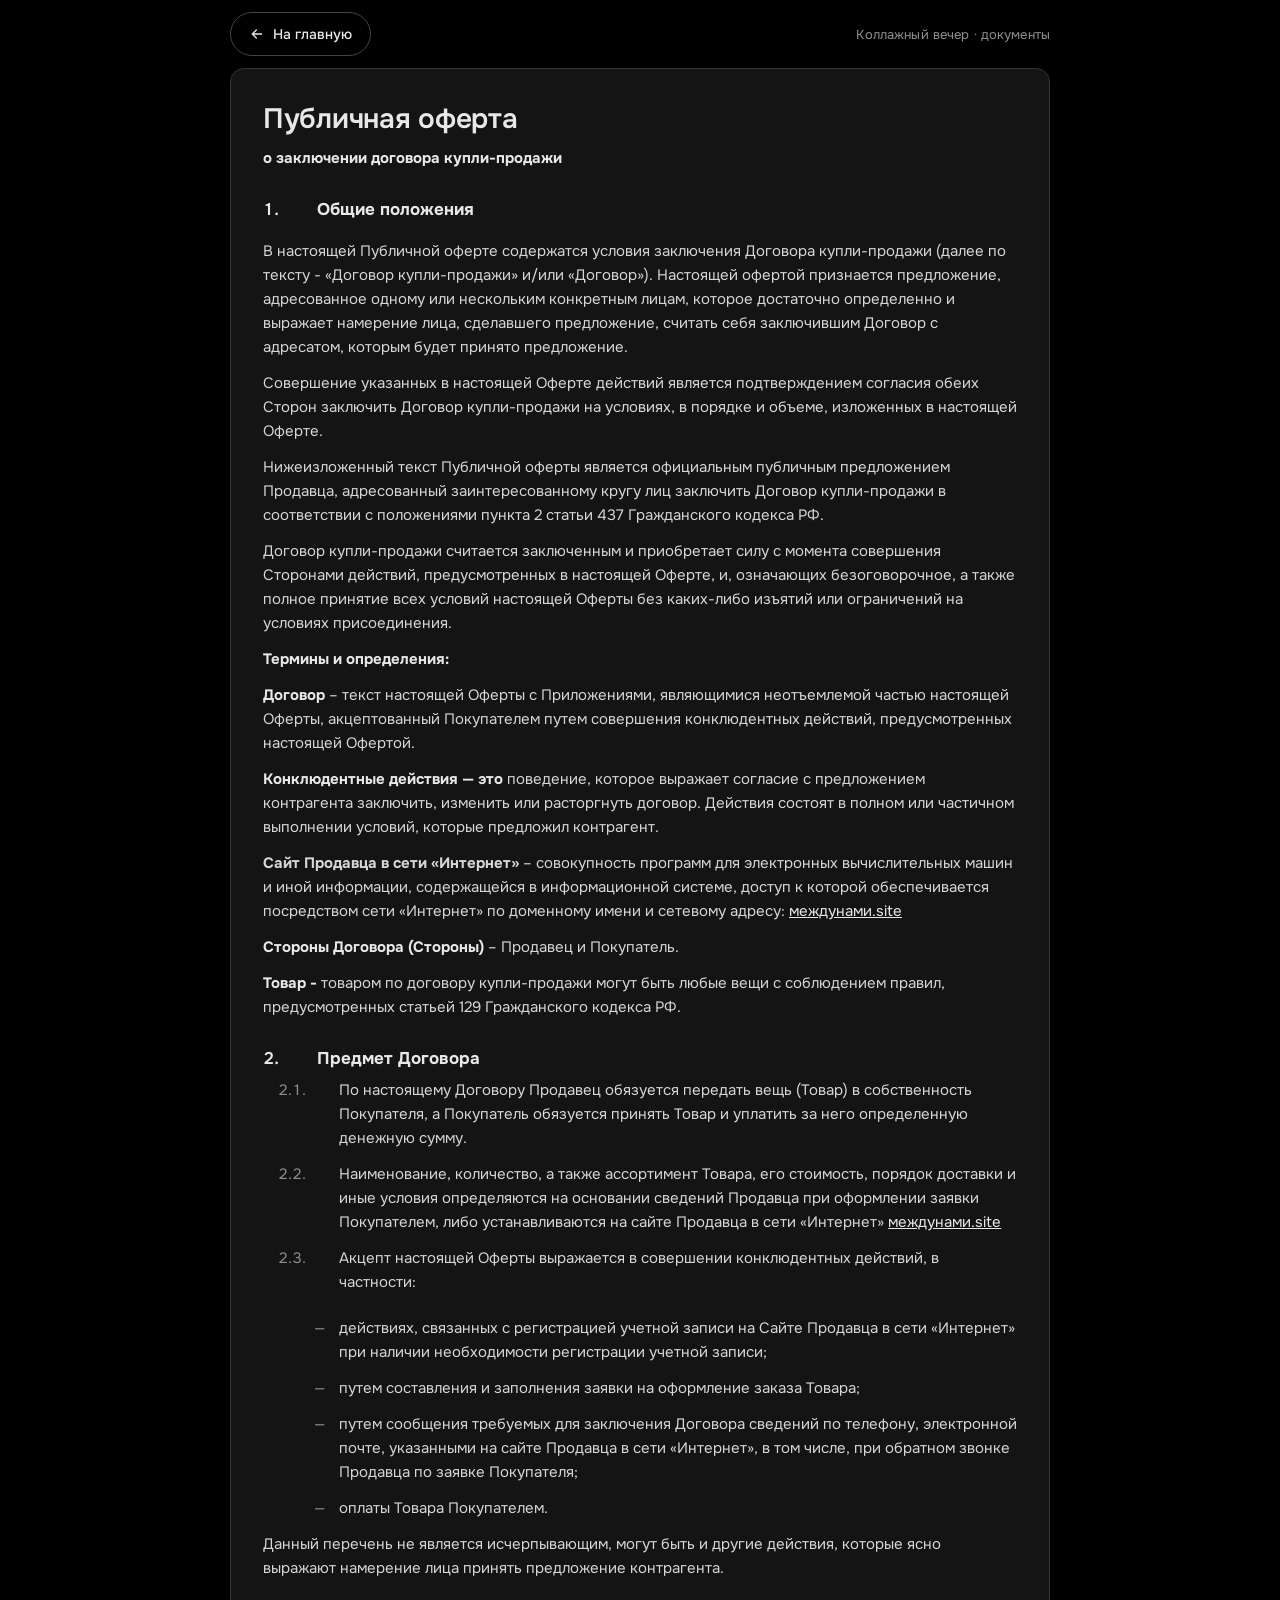
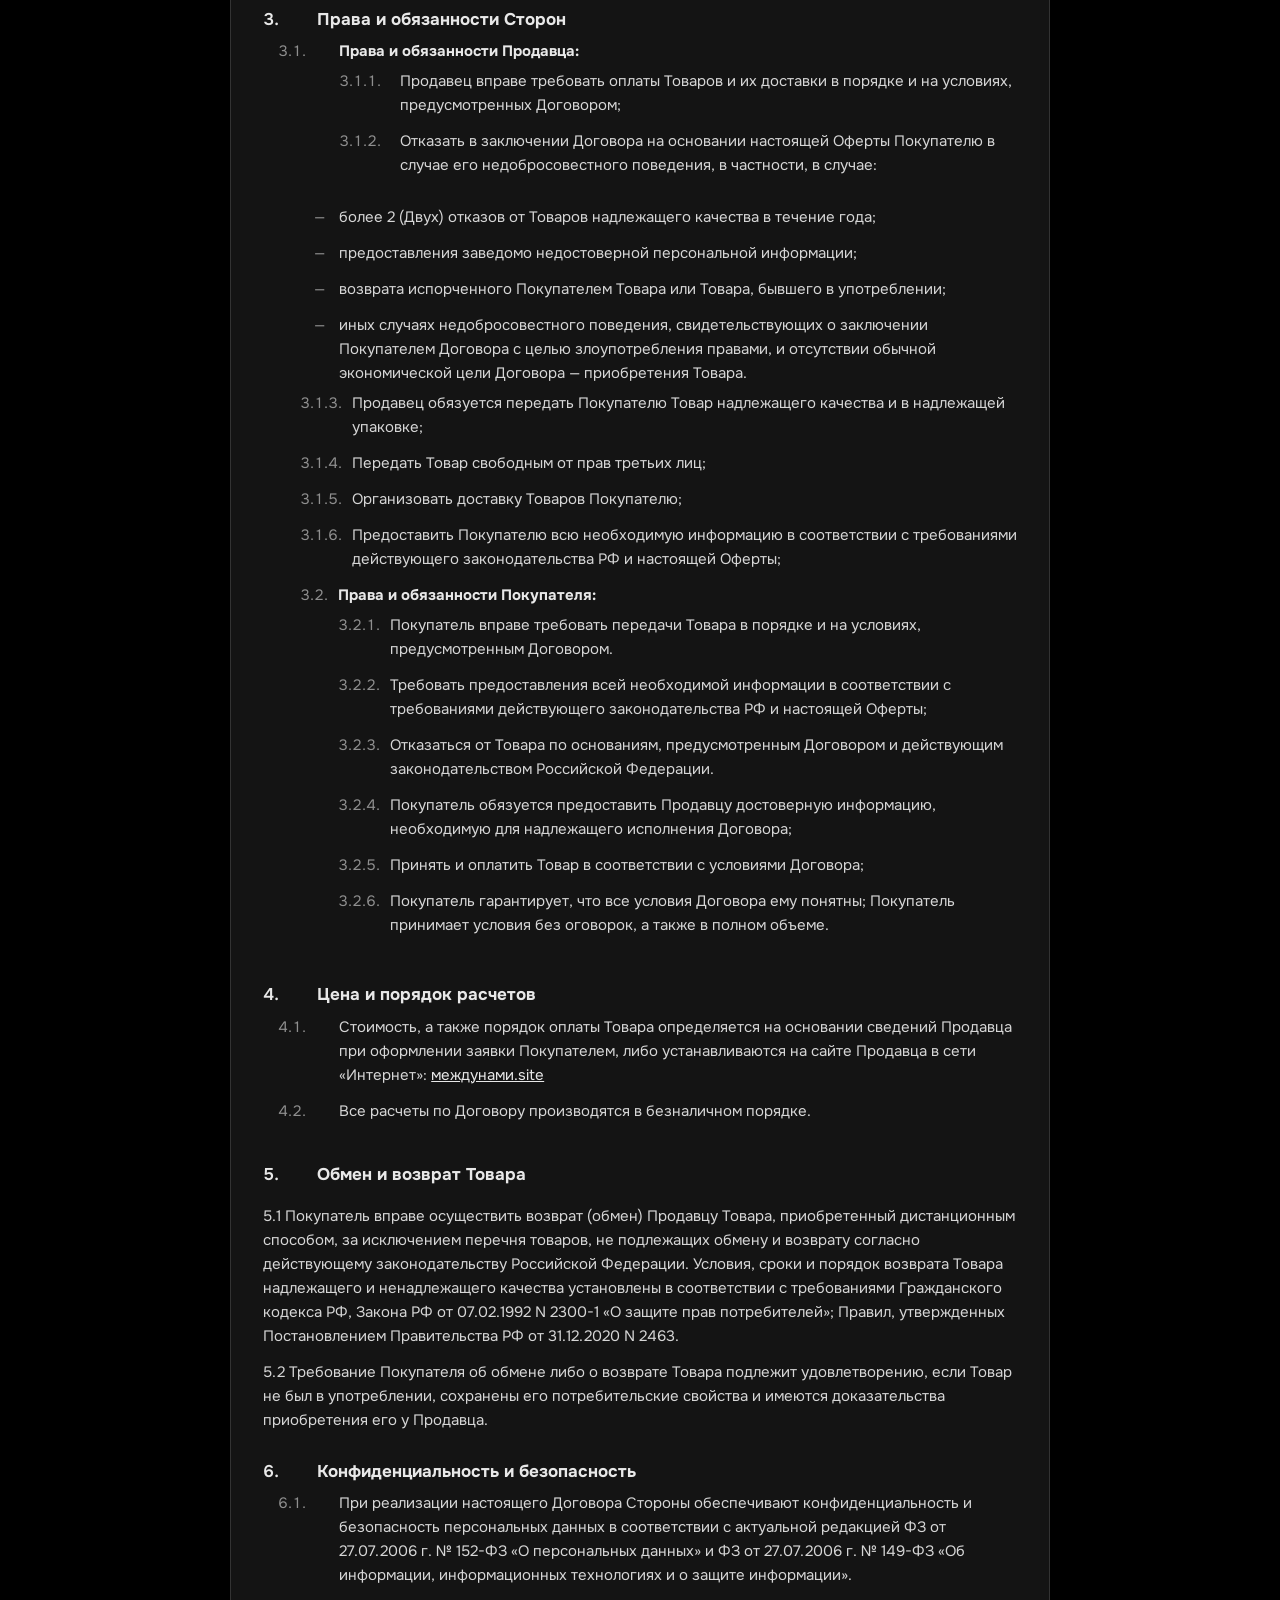
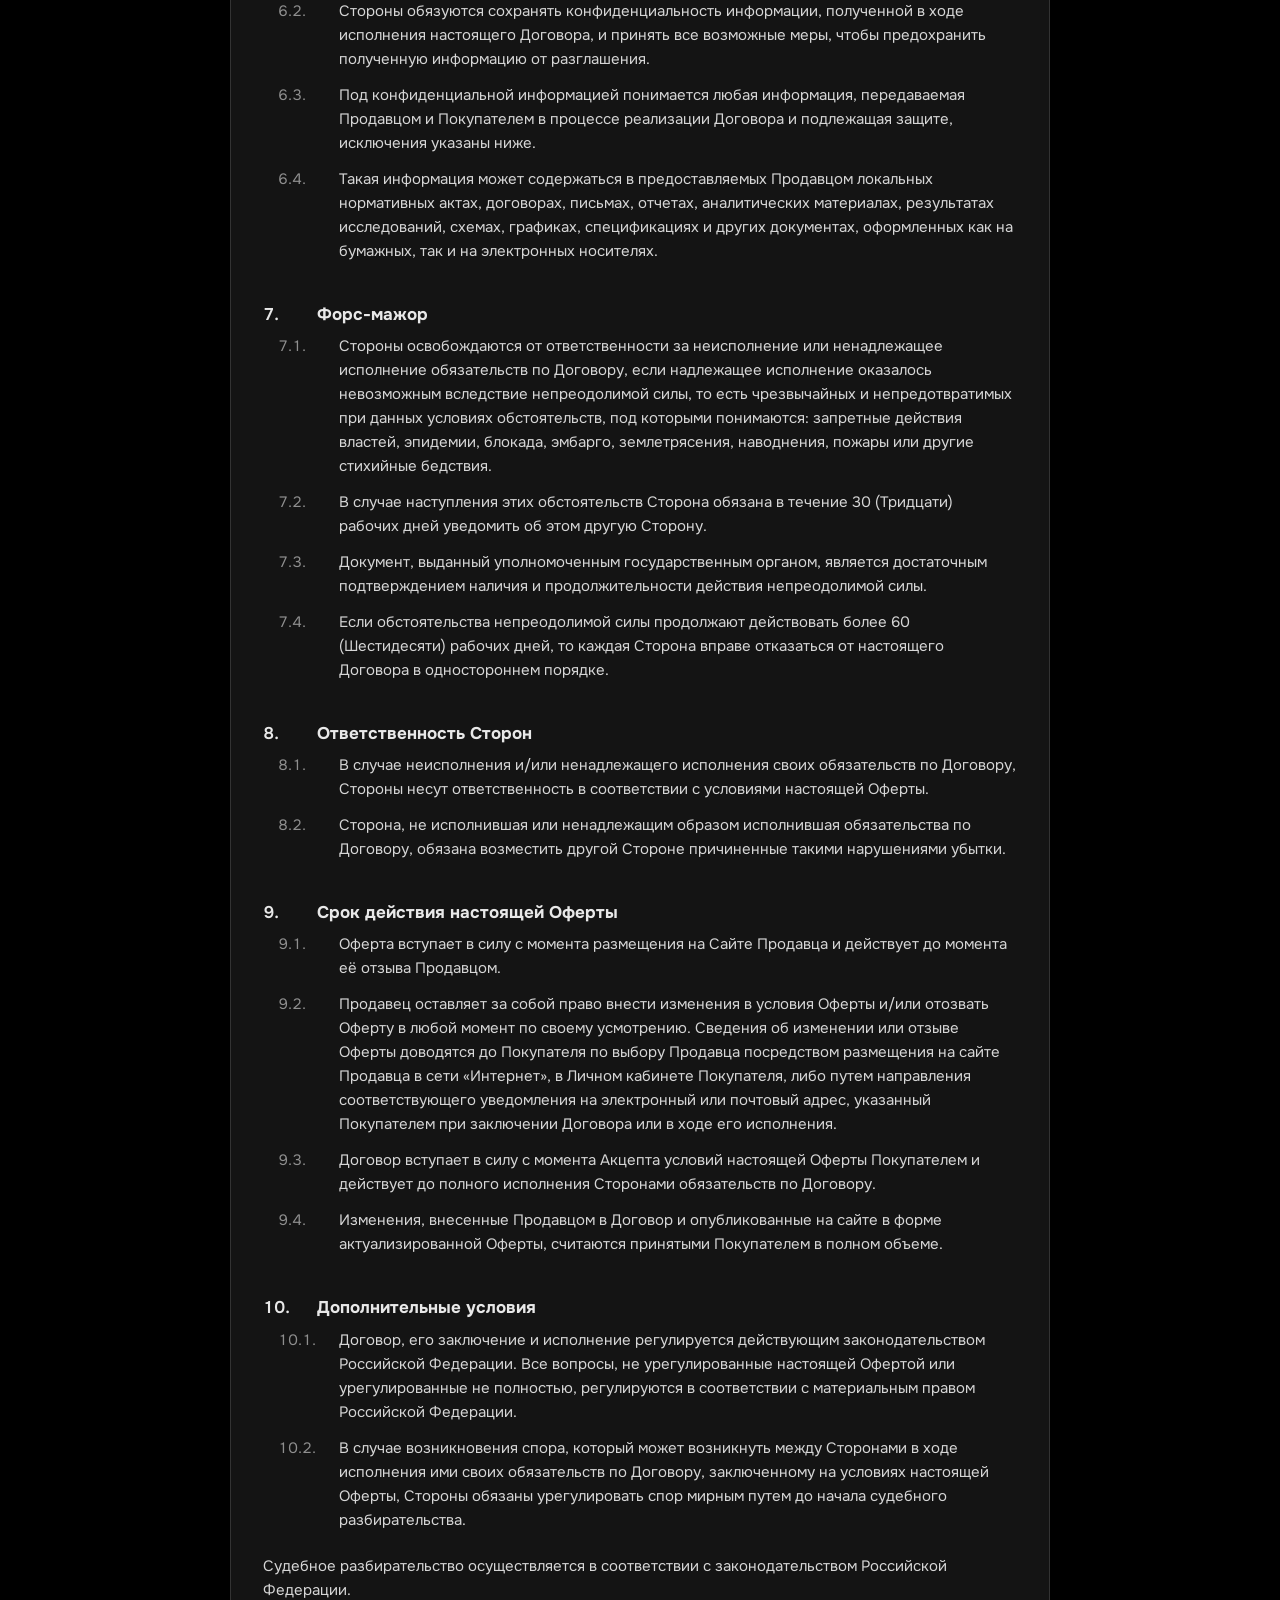
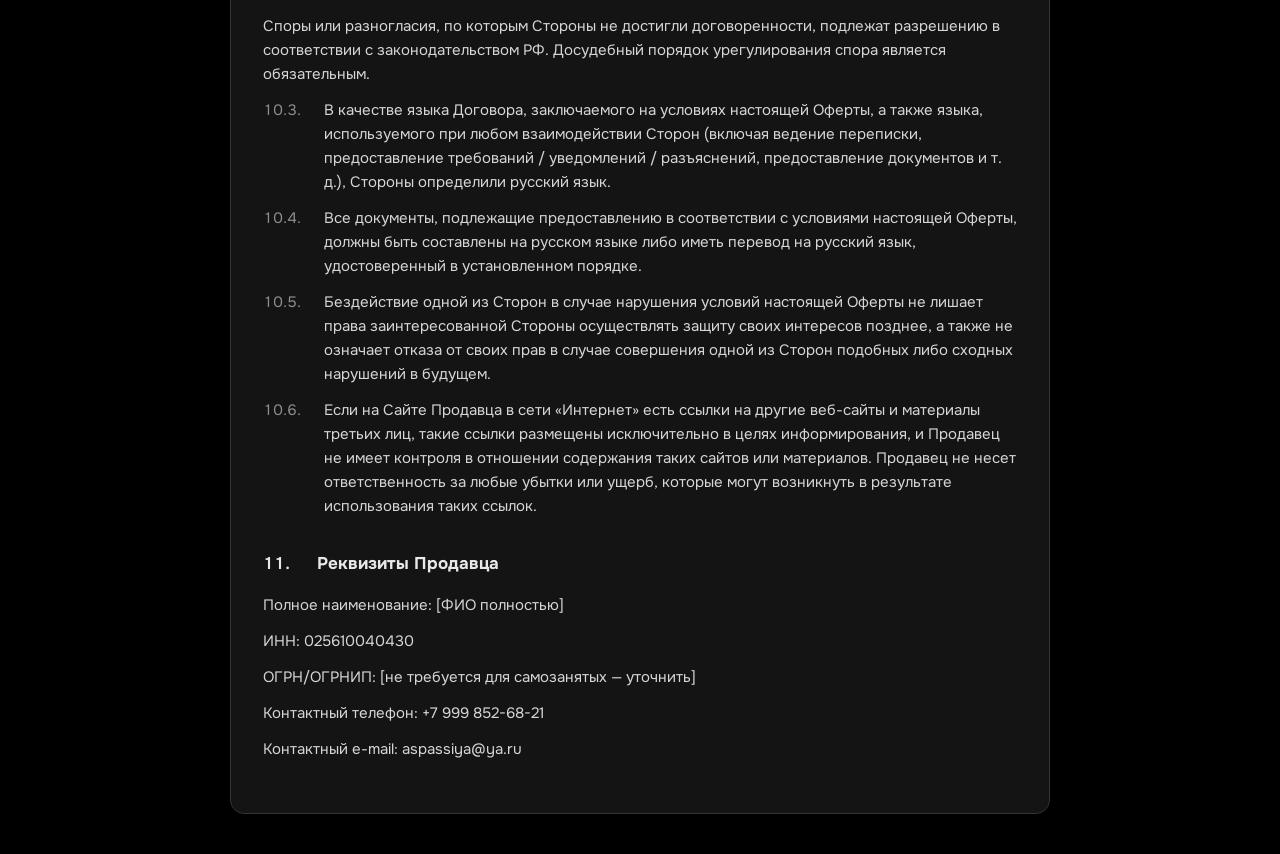
==== oferta.html @ 6fdd7e44 "Страница публичной оферты Текст из присланного документа с исправленной нумерацией пунктов, ссылка и" ====
<!doctype html>
<html lang="ru">
<head>
<meta charset="utf-8">
<meta name="viewport" content="width=device-width, initial-scale=1">
<title>Публичная оферта · Коллажный вечер</title>
<meta name="robots" content="index,follow">
<link rel="stylesheet" href="css/fonts.css">
<link rel="stylesheet" href="css/styles.css">
<style>
.doc{max-width:820px;margin:0 auto;padding:28px 32px 40px;font-size:15px;line-height:1.6;color:#d6d6d6}
.doc h1,.doc p strong:only-child{color:#e8e8e8}
.doc p{margin:0 0 12px}
.doc ol,.doc ul{margin:0 0 12px;padding-left:24px}
.doc li{margin:4px 0}
.doc li > p{margin:0}
.it{display:flex;gap:10px;margin:6px 0}
.it .n{flex:none;min-width:2.6em;color:#8f8f8f;font-variant-numeric:tabular-nums}
.it .c{flex:1;min-width:0}
.it .c > p{margin:0 0 6px}
.it.sec{margin:26px 0 10px}
.it.sec > .n,.it.sec > .c{color:#e8e8e8;font-weight:600;font-size:17px}
.it.sec > .c .it,.it.sec > .c > p{color:#d6d6d6;font-weight:400;font-size:15px}
.it.sec > .c > p:first-child{font-size:17px;color:#e8e8e8;font-weight:600}
.it .c .it{margin-left:-2.6em}
.it .c .it .it{margin-left:0}
.it .c .it .n{color:#8f8f8f}
.it.sub > .c strong{color:#e8e8e8}
.it.sub .n{min-width:3.4em}
.it.bul{margin-left:3.4em}
.it.bul .n{min-width:1em}
.doc a{color:#e8e8e8}
.back{display:inline-flex;align-items:center;gap:8px;height:44px;padding:0 18px;border-radius:999px;border:1px solid #444;color:#e8e8e8;text-decoration:none;font-size:14px;font-weight:500}
.back:hover{background:rgba(255,255,255,.06)}
@media (max-width:640px){.doc{padding:20px 18px 32px;font-size:14px}}
</style>
</head>
<body>
<div class="page">
<div style="max-width:820px;margin:0 auto 12px;display:flex;justify-content:space-between;align-items:center;gap:12px;flex-wrap:wrap">
<a class="back" href="./"><svg aria-hidden="true" width="16" height="16" viewBox="0 0 24 24" fill="none" stroke="currentColor" stroke-width="2" stroke-linecap="round"><path d="M19 12H5M11 6l-6 6 6 6"/></svg>На главную</a>
<span class="lbl">Коллажный вечер · документы</span>
</div>
<main class="card doc">
<h1 style="margin:0 0 4px;font-size:28px;font-weight:600;letter-spacing:-.01em">Публичная оферта</h1>
<p><strong>о заключении договора купли-продажи</strong></p>

<div class="it sec"><span class="n">1.</span><div class="c"><p><strong>Общие положения</strong></p></div></div>

<p>В настоящей Публичной оферте содержатся условия заключения Договора купли-продажи (далее по тексту - «Договор купли-продажи» и/или «Договор»). Настоящей офертой признается предложение, адресованное одному или нескольким конкретным лицам, которое достаточно определенно и выражает намерение лица, сделавшего предложение, считать себя заключившим Договор с адресатом, которым будет принято предложение.</p>
<p>Совершение указанных в настоящей Оферте действий является подтверждением согласия обеих Сторон заключить Договор купли-продажи на условиях, в порядке и объеме, изложенных в настоящей Оферте.</p>
<p>Нижеизложенный текст Публичной оферты является официальным публичным предложением Продавца, адресованный заинтересованному кругу лиц заключить Договор купли-продажи в соответствии с положениями пункта 2 статьи 437 Гражданского кодекса РФ.</p>
<p>Договор купли-продажи считается заключенным и приобретает силу с момента совершения Сторонами действий, предусмотренных в настоящей Оферте, и, означающих безоговорочное, а также полное принятие всех условий настоящей Оферты без каких-либо изъятий или ограничений на условиях присоединения.</p>
<p><strong>Термины и определения:</strong></p>
<p><strong>Договор</strong> – текст настоящей Оферты с Приложениями, являющимися неотъемлемой частью настоящей Оферты, акцептованный Покупателем путем совершения конклюдентных действий, предусмотренных настоящей Офертой.</p>
<p><strong>Конклюдентные действия — это</strong> поведение, которое выражает согласие с предложением контрагента заключить, изменить или расторгнуть договор. Действия состоят в полном или частичном выполнении условий, которые предложил контрагент.</p>
<p><strong>Сайт Продавца в сети «Интернет»</strong> – совокупность программ для электронных вычислительных машин и иной информации, содержащейся в информационной системе, доступ к которой обеспечивается посредством сети «Интернет» по доменному имени и сетевому адресу: <a href="https://междунами.site">междунами.site</a></p>
<p><strong>Стороны Договора (Стороны)</strong> – Продавец и Покупатель.</p>
<p><strong>Товар -</strong> товаром по договору купли-продажи могут быть любые вещи с соблюдением правил, предусмотренных статьей 129 Гражданского кодекса РФ.</p>

<div class="it sec"><span class="n">2.</span><div class="c"><p><strong>Предмет Договора</strong></p>

<div class="it sub"><span class="n">2.1.</span><div class="c"><p>По настоящему Договору Продавец обязуется передать вещь (Товар) в собственность Покупателя, а Покупатель обязуется принять Товар и уплатить за него определенную денежную сумму.</p></div></div>
<div class="it sub"><span class="n">2.2.</span><div class="c"><p>Наименование, количество, а также ассортимент Товара, его стоимость, порядок доставки и иные условия определяются на основании сведений Продавца при оформлении заявки Покупателем, либо устанавливаются на сайте Продавца в сети «Интернет» <a href="https://междунами.site">междунами.site</a></p></div></div>
<div class="it sub"><span class="n">2.3.</span><div class="c"><p>Акцепт настоящей Оферты выражается в совершении конклюдентных действий, в частности:</p></div></div>
</div></div>


<div class="it bul"><span class="n">—</span><div class="c"><p>действиях, связанных с регистрацией учетной записи на Сайте Продавца в сети «Интернет» при наличии необходимости регистрации учетной записи;</p></div></div>
<div class="it bul"><span class="n">—</span><div class="c"><p>путем составления и заполнения заявки на оформление заказа Товара;</p></div></div>
<div class="it bul"><span class="n">—</span><div class="c"><p>путем сообщения требуемых для заключения Договора сведений по телефону, электронной почте, указанными на сайте Продавца в сети «Интернет», в том числе, при обратном звонке Продавца по заявке Покупателя;</p></div></div>
<div class="it bul"><span class="n">—</span><div class="c"><p>оплаты Товара Покупателем.</p></div></div>

<p>Данный перечень не является исчерпывающим, могут быть и другие действия, которые ясно выражают намерение лица принять предложение контрагента.</p>

<div class="it sec"><span class="n">3.</span><div class="c"><p><strong>Права и обязанности Сторон</strong></p>

<div class="it sub"><span class="n">3.1.</span><div class="c"><p><strong>Права и обязанности Продавца:</strong></p>

<div class="it sub"><span class="n">3.1.1.</span><div class="c"><p>Продавец вправе требовать оплаты Товаров и их доставки в порядке и на условиях, предусмотренных Договором;</p></div></div>
<div class="it sub"><span class="n">3.1.2.</span><div class="c"><p>Отказать в заключении Договора на основании настоящей Оферты Покупателю в случае его недобросовестного поведения, в частности, в случае:</p></div></div>
</div></div>
</div></div>


<div class="it bul"><span class="n">—</span><div class="c"><p>более 2 (Двух) отказов от Товаров надлежащего качества в течение года;</p></div></div>
<div class="it bul"><span class="n">—</span><div class="c"><p>предоставления заведомо недостоверной персональной информации;</p></div></div>
<div class="it bul"><span class="n">—</span><div class="c"><p>возврата испорченного Покупателем Товара или Товара, бывшего в употреблении;</p></div></div>
<div class="it bul"><span class="n">—</span><div class="c"><p>иных случаях недобросовестного поведения, свидетельствующих о заключении Покупателем Договора с целью злоупотребления правами, и отсутствии обычной экономической цели Договора — приобретения Товара.</p>

<div class="it sub"><span class="n">3.1.3.</span><div class="c"><p>Продавец обязуется передать Покупателю Товар надлежащего качества и в надлежащей упаковке;</p></div></div>
<div class="it sub"><span class="n">3.1.4.</span><div class="c"><p>Передать Товар свободным от прав третьих лиц;</p></div></div>
<div class="it sub"><span class="n">3.1.5.</span><div class="c"><p>Организовать доставку Товаров Покупателю;</p></div></div>
<div class="it sub"><span class="n">3.1.6.</span><div class="c"><p>Предоставить Покупателю всю необходимую информацию в соответствии с требованиями действующего законодательства РФ и настоящей Оферты;</p></div></div>


<div class="it sub"><span class="n">3.2.</span><div class="c"><p><strong>Права и обязанности Покупателя:</strong></p>

<div class="it sub"><span class="n">3.2.1.</span><div class="c"><p>Покупатель вправе требовать передачи Товара в порядке и на условиях, предусмотренным Договором.</p></div></div>
<div class="it sub"><span class="n">3.2.2.</span><div class="c"><p>Требовать предоставления всей необходимой информации в соответствии с требованиями действующего законодательства РФ и настоящей Оферты;</p></div></div>
<div class="it sub"><span class="n">3.2.3.</span><div class="c"><p>Отказаться от Товара по основаниям, предусмотренным Договором и действующим законодательством Российской Федерации.</p></div></div>
<div class="it sub"><span class="n">3.2.4.</span><div class="c"><p>Покупатель обязуется предоставить Продавцу достоверную информацию, необходимую для надлежащего исполнения Договора;</p></div></div>
<div class="it sub"><span class="n">3.2.5.</span><div class="c"><p>Принять и оплатить Товар в соответствии с условиями Договора;</p></div></div>
<div class="it sub"><span class="n">3.2.6.</span><div class="c"><p>Покупатель гарантирует, что все условия Договора ему понятны; Покупатель принимает условия без оговорок, а также в полном объеме.</p></div></div>
</div></div>
</div></div>


<div class="it sec"><span class="n">4.</span><div class="c"><p><strong>Цена и порядок расчетов</strong></p>

<div class="it sub"><span class="n">4.1.</span><div class="c"><p>Стоимость, а также порядок оплаты Товара определяется на основании сведений Продавца при оформлении заявки Покупателем, либо устанавливаются на сайте Продавца в сети «Интернет»: <a href="https://междунами.site">междунами.site</a></p></div></div>
<div class="it sub"><span class="n">4.2.</span><div class="c"><p>Все расчеты по Договору производятся в безналичном порядке.</p></div></div>
</div></div>
<div class="it sec"><span class="n">5.</span><div class="c"><p><strong>Обмен и возврат Товара</strong></p></div></div>

<p>5.1 Покупатель вправе осуществить возврат (обмен) Продавцу Товара, приобретенный дистанционным способом, за исключением перечня товаров, не подлежащих обмену и возврату согласно действующему законодательству Российской Федерации. Условия, сроки и порядок возврата Товара надлежащего и ненадлежащего качества установлены в соответствии с требованиями Гражданского кодекса РФ<u>,</u> Закона РФ от 07.02.1992 N 2300-1 «О защите прав потребителей»; Правил, утвержденных Постановлением Правительства РФ от 31.12.2020 N 2463.</p>
<p>5.2 Требование Покупателя об обмене либо о возврате Товара подлежит удовлетворению, если Товар не был в употреблении, сохранены его потребительские свойства и имеются доказательства приобретения его у Продавца.</p>

<div class="it sec"><span class="n">6.</span><div class="c"><p><strong>Конфиденциальность и безопасность</strong></p>

<div class="it sub"><span class="n">6.1.</span><div class="c"><p>При реализации настоящего Договора Стороны обеспечивают конфиденциальность и безопасность персональных данных в соответствии с актуальной редакцией ФЗ от 27.07.2006 г. № 152-ФЗ «О персональных данных» и ФЗ от 27.07.2006 г. № 149-ФЗ «Об информации, информационных технологиях и о защите информации».</p></div></div>
<div class="it sub"><span class="n">6.2.</span><div class="c"><p>Стороны обязуются сохранять конфиденциальность информации, полученной в ходе исполнения настоящего Договора, и принять все возможные меры, чтобы предохранить полученную информацию от разглашения.</p></div></div>
<div class="it sub"><span class="n">6.3.</span><div class="c"><p>Под конфиденциальной информацией понимается любая информация, передаваемая Продавцом и Покупателем в процессе реализации Договора и подлежащая защите, исключения указаны ниже.</p></div></div>
<div class="it sub"><span class="n">6.4.</span><div class="c"><p>Такая информация может содержаться в предоставляемых Продавцом локальных нормативных актах, договорах, письмах, отчетах, аналитических материалах, результатах исследований, схемах, графиках, спецификациях и других документах, оформленных как на бумажных, так и на электронных носителях.</p></div></div>
</div></div>
<div class="it sec"><span class="n">7.</span><div class="c"><p><strong>Форс-мажор</strong></p>

<div class="it sub"><span class="n">7.1.</span><div class="c"><p>Стороны освобождаются от ответственности за неисполнение или ненадлежащее исполнение обязательств по Договору, если надлежащее исполнение оказалось невозможным вследствие непреодолимой силы, то есть чрезвычайных и непредотвратимых при данных условиях обстоятельств, под которыми понимаются: запретные действия властей, эпидемии, блокада, эмбарго, землетрясения, наводнения, пожары или другие стихийные бедствия.</p></div></div>
<div class="it sub"><span class="n">7.2.</span><div class="c"><p>В случае наступления этих обстоятельств Сторона обязана в течение 30 (Тридцати) рабочих дней уведомить об этом другую Сторону.</p></div></div>
<div class="it sub"><span class="n">7.3.</span><div class="c"><p>Документ, выданный уполномоченным государственным органом, является достаточным подтверждением наличия и продолжительности действия непреодолимой силы.</p></div></div>
<div class="it sub"><span class="n">7.4.</span><div class="c"><p>Если обстоятельства непреодолимой силы продолжают действовать более 60 (Шестидесяти) рабочих дней, то каждая Сторона вправе отказаться от настоящего Договора в одностороннем порядке.</p></div></div>
</div></div>
<div class="it sec"><span class="n">8.</span><div class="c"><p><strong>Ответственность Сторон</strong></p>

<div class="it sub"><span class="n">8.1.</span><div class="c"><p>В случае неисполнения и/или ненадлежащего исполнения своих обязательств по Договору, Стороны несут ответственность в соответствии с условиями настоящей Оферты.</p></div></div>
<div class="it sub"><span class="n">8.2.</span><div class="c"><p>Сторона, не исполнившая или ненадлежащим образом исполнившая обязательства по Договору, обязана возместить другой Стороне причиненные такими нарушениями убытки.</p></div></div>
</div></div>
<div class="it sec"><span class="n">9.</span><div class="c"><p><strong>Срок действия настоящей Оферты</strong></p>

<div class="it sub"><span class="n">9.1.</span><div class="c"><p>Оферта вступает в силу с момента размещения на Сайте Продавца и действует до момента её отзыва Продавцом.</p></div></div>
<div class="it sub"><span class="n">9.2.</span><div class="c"><p>Продавец оставляет за собой право внести изменения в условия Оферты и/или отозвать Оферту в любой момент по своему усмотрению. Сведения об изменении или отзыве Оферты доводятся до Покупателя по выбору Продавца посредством размещения на сайте Продавца в сети «Интернет», в Личном кабинете Покупателя, либо путем направления соответствующего уведомления на электронный или почтовый адрес, указанный Покупателем при заключении Договора или в ходе его исполнения.</p></div></div>
<div class="it sub"><span class="n">9.3.</span><div class="c"><p>Договор вступает в силу с момента Акцепта условий настоящей Оферты Покупателем и действует до полного исполнения Сторонами обязательств по Договору.</p></div></div>
<div class="it sub"><span class="n">9.4.</span><div class="c"><p>Изменения, внесенные Продавцом в Договор и опубликованные на сайте в форме актуализированной Оферты, считаются принятыми Покупателем в полном объеме.</p></div></div>
</div></div>
<div class="it sec"><span class="n">10.</span><div class="c"><p><strong>Дополнительные условия</strong></p>

<div class="it sub"><span class="n">10.1.</span><div class="c"><p>Договор, его заключение и исполнение регулируется действующим законодательством Российской Федерации. Все вопросы, не урегулированные настоящей Офертой или урегулированные не полностью, регулируются в соответствии с материальным правом Российской Федерации.</p></div></div>
<div class="it sub"><span class="n">10.2.</span><div class="c"><p>В случае возникновения спора, который может возникнуть между Сторонами в ходе исполнения ими своих обязательств по Договору, заключенному на условиях настоящей Оферты, Стороны обязаны урегулировать спор мирным путем до начала судебного разбирательства.</p></div></div>
</div></div>

<p>Судебное разбирательство осуществляется в соответствии с законодательством Российской Федерации.</p>
<p>Споры или разногласия, по которым Стороны не достигли договоренности, подлежат разрешению в соответствии с законодательством РФ. Досудебный порядок урегулирования спора является обязательным.</p>

<div class="it sub"><span class="n">10.3.</span><div class="c"><p>В качестве языка Договора, заключаемого на условиях настоящей Оферты, а также языка, используемого при любом взаимодействии Сторон (включая ведение переписки, предоставление требований / уведомлений / разъяснений, предоставление документов и т. д.), Стороны определили русский язык.</p></div></div>
<div class="it sub"><span class="n">10.4.</span><div class="c"><p>Все документы, подлежащие предоставлению в соответствии с условиями настоящей Оферты, должны быть составлены на русском языке либо иметь перевод на русский язык, удостоверенный в установленном порядке.</p></div></div>
<div class="it sub"><span class="n">10.5.</span><div class="c"><p>Бездействие одной из Сторон в случае нарушения условий настоящей Оферты не лишает права заинтересованной Стороны осуществлять защиту своих интересов позднее, а также не означает отказа от своих прав в случае совершения одной из Сторон подобных либо сходных нарушений в будущем.</p></div></div>
<div class="it sub"><span class="n">10.6.</span><div class="c"><p>Если на Сайте Продавца в сети «Интернет» есть ссылки на другие веб-сайты и материалы третьих лиц, такие ссылки размещены исключительно в целях информирования, и Продавец не имеет контроля в отношении содержания таких сайтов или материалов. Продавец не несет ответственность за любые убытки или ущерб, которые могут возникнуть в результате использования таких ссылок.</p></div></div>


<div class="it sec"><span class="n">11.</span><div class="c"><p><strong>Реквизиты Продавца<br>
</strong></p></div></div>

<p>Полное наименование: [ФИО полностью]</p>
<p>ИНН: 025610040430</p>
<p>ОГРН/ОГРНИП: [не требуется для самозанятых — уточнить]</p>
<p>Контактный телефон: +7 999 852-68-21</p>
<p>Контактный e-mail: aspassiya@ya.ru</p>

</main>
<div style="height:40px"></div>
</div>
</body>
</html>
---- css/fonts.css ----
/* Шрифты лежат на нашем хостинге (без Google Fonts — см. 152-ФЗ). Лицензия SIL OFL 1.1 */
@font-face{font-family:'Onest';font-style:normal;font-display:swap;font-weight:400;src:url(../fonts/onest-cyrillic-400-normal.woff2) format('woff2');unicode-range:U+0301,U+0400-045F,U+0490-0491,U+04B0-04B1,U+2116}
@font-face{font-family:'Onest';font-style:normal;font-display:swap;font-weight:400;src:url(../fonts/onest-latin-400-normal.woff2) format('woff2');unicode-range:U+0000-00FF,U+0131,U+0152-0153,U+02BB-02BC,U+02C6,U+02DA,U+02DC,U+0304,U+0308,U+0329,U+2000-206F,U+20AC,U+2122,U+2191,U+2193,U+2212,U+2215,U+FEFF,U+FFFD}
@font-face{font-family:'Onest';font-style:normal;font-display:swap;font-weight:500;src:url(../fonts/onest-cyrillic-500-normal.woff2) format('woff2');unicode-range:U+0301,U+0400-045F,U+0490-0491,U+04B0-04B1,U+2116}
@font-face{font-family:'Onest';font-style:normal;font-display:swap;font-weight:500;src:url(../fonts/onest-latin-500-normal.woff2) format('woff2');unicode-range:U+0000-00FF,U+0131,U+0152-0153,U+02BB-02BC,U+02C6,U+02DA,U+02DC,U+0304,U+0308,U+0329,U+2000-206F,U+20AC,U+2122,U+2191,U+2193,U+2212,U+2215,U+FEFF,U+FFFD}
@font-face{font-family:'Onest';font-style:normal;font-display:swap;font-weight:600;src:url(../fonts/onest-cyrillic-600-normal.woff2) format('woff2');unicode-range:U+0301,U+0400-045F,U+0490-0491,U+04B0-04B1,U+2116}
@font-face{font-family:'Onest';font-style:normal;font-display:swap;font-weight:600;src:url(../fonts/onest-latin-600-normal.woff2) format('woff2');unicode-range:U+0000-00FF,U+0131,U+0152-0153,U+02BB-02BC,U+02C6,U+02DA,U+02DC,U+0304,U+0308,U+0329,U+2000-206F,U+20AC,U+2122,U+2191,U+2193,U+2212,U+2215,U+FEFF,U+FFFD}
@font-face{font-family:'Onest';font-style:normal;font-display:swap;font-weight:700;src:url(../fonts/onest-cyrillic-700-normal.woff2) format('woff2');unicode-range:U+0301,U+0400-045F,U+0490-0491,U+04B0-04B1,U+2116}
@font-face{font-family:'Onest';font-style:normal;font-display:swap;font-weight:700;src:url(../fonts/onest-latin-700-normal.woff2) format('woff2');unicode-range:U+0000-00FF,U+0131,U+0152-0153,U+02BB-02BC,U+02C6,U+02DA,U+02DC,U+0304,U+0308,U+0329,U+2000-206F,U+20AC,U+2122,U+2191,U+2193,U+2212,U+2215,U+FEFF,U+FFFD}
@font-face{font-family:'Unbounded';font-style:normal;font-display:swap;font-weight:800;src:url(../fonts/unbounded-cyrillic-800-normal.woff2) format('woff2');unicode-range:U+0301,U+0400-045F,U+0490-0491,U+04B0-04B1,U+2116}
@font-face{font-family:'Unbounded';font-style:normal;font-display:swap;font-weight:800;src:url(../fonts/unbounded-latin-800-normal.woff2) format('woff2');unicode-range:U+0000-00FF,U+0131,U+0152-0153,U+02BB-02BC,U+02C6,U+02DA,U+02DC,U+0304,U+0308,U+0329,U+2000-206F,U+20AC,U+2122,U+2191,U+2193,U+2212,U+2215,U+FEFF,U+FFFD}
@font-face{font-family:'Yeseva One';font-style:normal;font-display:swap;font-weight:400;src:url(../fonts/yeseva-one-cyrillic-400-normal.woff2) format('woff2');unicode-range:U+0301,U+0400-045F,U+0490-0491,U+04B0-04B1,U+2116}
@font-face{font-family:'Yeseva One';font-style:normal;font-display:swap;font-weight:400;src:url(../fonts/yeseva-one-latin-400-normal.woff2) format('woff2');unicode-range:U+0000-00FF,U+0131,U+0152-0153,U+02BB-02BC,U+02C6,U+02DA,U+02DC,U+0304,U+0308,U+0329,U+2000-206F,U+20AC,U+2122,U+2191,U+2193,U+2212,U+2215,U+FEFF,U+FFFD}
@font-face{font-family:'Playfair Display';font-style:italic;font-display:swap;font-weight:700;src:url(../fonts/playfair-display-cyrillic-700-italic.woff2) format('woff2');unicode-range:U+0301,U+0400-045F,U+0490-0491,U+04B0-04B1,U+2116}
@font-face{font-family:'Playfair Display';font-style:italic;font-display:swap;font-weight:700;src:url(../fonts/playfair-display-latin-700-italic.woff2) format('woff2');unicode-range:U+0000-00FF,U+0131,U+0152-0153,U+02BB-02BC,U+02C6,U+02DA,U+02DC,U+0304,U+0308,U+0329,U+2000-206F,U+20AC,U+2122,U+2191,U+2193,U+2212,U+2215,U+FEFF,U+FFFD}
@font-face{font-family:'Rubik Mono One';font-style:normal;font-display:swap;font-weight:400;src:url(../fonts/rubik-mono-one-cyrillic-400-normal.woff2) format('woff2');unicode-range:U+0301,U+0400-045F,U+0490-0491,U+04B0-04B1,U+2116}
@font-face{font-family:'Rubik Mono One';font-style:normal;font-display:swap;font-weight:400;src:url(../fonts/rubik-mono-one-latin-400-normal.woff2) format('woff2');unicode-range:U+0000-00FF,U+0131,U+0152-0153,U+02BB-02BC,U+02C6,U+02DA,U+02DC,U+0304,U+0308,U+0329,U+2000-206F,U+20AC,U+2122,U+2191,U+2193,U+2212,U+2215,U+FEFF,U+FFFD}
@font-face{font-family:'Oswald';font-style:normal;font-display:swap;font-weight:700;src:url(../fonts/oswald-cyrillic-700-normal.woff2) format('woff2');unicode-range:U+0301,U+0400-045F,U+0490-0491,U+04B0-04B1,U+2116}
@font-face{font-family:'Oswald';font-style:normal;font-display:swap;font-weight:700;src:url(../fonts/oswald-latin-700-normal.woff2) format('woff2');unicode-range:U+0000-00FF,U+0131,U+0152-0153,U+02BB-02BC,U+02C6,U+02DA,U+02DC,U+0304,U+0308,U+0329,U+2000-206F,U+20AC,U+2122,U+2191,U+2193,U+2212,U+2215,U+FEFF,U+FFFD}
---- css/styles.css ----
:root{--accent:#ff5a1f;--bg:#000;--card:#141414;--line:#333;--text:#e8e8e8;--muted:#8f8f8f}
*,*::before,*::after{box-sizing:border-box}
html{scroll-behavior:smooth}
body{margin:0;background:var(--bg);color:var(--text);font-family:Onest,-apple-system,'Segoe UI',Roboto,sans-serif;-webkit-font-smoothing:antialiased}
body.locked{overflow:hidden}
a{color:var(--text)}a:hover{color:#fff}
[hidden]{display:none!important}
.sr-only{position:absolute;width:1px;height:1px;overflow:hidden;clip:rect(0 0 0 0);white-space:nowrap}

.page{min-height:100vh;padding:12px 12px 0}
.bento{display:grid;grid-template-columns:repeat(4,minmax(0,1fr));gap:12px;max-width:1400px;margin:0 auto}
.s2{grid-column:span 2}.s3{grid-column:span 3}.s4{grid-column:span 4}.r2{grid-row:span 2}
.card{background:var(--card);border:1px solid var(--line);border-radius:14px;padding:20px;position:relative;overflow:hidden;box-shadow:0 1px 1px rgba(0,0,0,.07),0 6px 20px -3px rgba(0,0,0,.05);transition:border-color .3s}
.card:hover{border-color:#4a4a4a}
.lbl{font-size:13px;color:var(--muted);letter-spacing:.01em}
.chip{display:inline-flex;align-items:center;height:26px;padding:0 12px;border:1px solid #444;border-radius:999px;font-size:12px;color:#a6a6a6;white-space:nowrap}
.rule{height:1px;background:var(--line);border:0;margin:0}
.accent-text{color:var(--accent)}

/* вырезанные буквы */
.cut{display:inline-block;box-shadow:0 6px 16px rgba(0,0,0,.5);transition:transform .35s cubic-bezier(.2,.9,.3,1.3)}
.cut:hover{transform:rotate(0deg) scale(1.06)!important}
.wordmark{display:flex;align-items:center;flex-wrap:wrap;margin-top:18px;line-height:1}

.caret{display:inline-block;width:2px;height:1em;margin-left:3px;vertical-align:-2px;background:var(--accent);animation:blink 1s steps(1) infinite}
.pop{animation:pop .6s cubic-bezier(.2,.9,.3,1.2)}
.pulse{animation:pulse 1.8s ease-out infinite}

.btn{display:inline-flex;align-items:center;justify-content:center;gap:10px;text-decoration:none;font-weight:600;border-radius:999px;transition:transform .2s,filter .2s;border:0;cursor:pointer;font-family:inherit}
.btn:hover{transform:translateY(-1px);filter:brightness(1.08)}
.btn-accent{background:var(--accent);color:#0a0a0a}
.btn-light{background:#e8e8e8;color:#0a0a0a}
.btn-outline{background:transparent;border:1px solid #444;color:var(--text)}
.btn:focus-visible,.pm:focus-visible,.step:focus-visible,.xbtn:focus-visible,.ghost:focus-visible,.cta:focus-visible{outline:2px solid #fff;outline-offset:3px}

.cta{font:inherit;text-align:left;cursor:pointer;width:100%;display:flex;flex-wrap:wrap;align-items:center;justify-content:space-between;gap:24px;padding:32px 36px;background:var(--accent);border-color:var(--accent);color:#0a0a0a;min-height:220px}
.cta:hover .cta-arrow{transform:translate(6px,-6px)}
.cta-arrow{transition:transform .3s;flex:none}

.arrow-btn{font-size:inherit;width:1em;height:.95em;min-width:56px;min-height:56px;margin-left:.16em;padding:0;border:0;background:transparent;cursor:pointer;display:inline-flex;align-items:center;justify-content:center;flex:none;align-self:center}
.arrow-btn svg{width:100%;height:100%;transition:transform .3s}
.arrow-btn:hover svg{transform:translate(6px,-6px)}
.arrow-btn:focus-visible{outline:2px solid var(--text);outline-offset:4px;border-radius:6px}

.paren{font-size:200px;line-height:.8;font-weight:300;color:#3a3a3a}
.rotator{position:relative}
.rotator > *{position:absolute;inset:0}
.rotator img{width:100%;height:100%;object-fit:contain;filter:drop-shadow(0 12px 24px rgba(0,0,0,.55))}

.place-grid{display:grid;grid-template-columns:minmax(0,1fr) minmax(0,1.35fr);gap:20px;height:100%}

/* модалки */
.overlay{position:fixed;inset:0;z-index:50;background:rgba(0,0,0,.68);backdrop-filter:blur(10px);-webkit-backdrop-filter:blur(10px);display:flex;align-items:flex-start;justify-content:center;overflow-y:auto;padding:40px 12px}
.overlay.center{align-items:center}
.dialog{width:100%;max-width:940px;margin:auto;background:var(--card);border:1px solid var(--line);border-radius:16px;overflow:hidden;box-shadow:0 30px 80px rgba(0,0,0,.6)}
.modal-grid{display:grid;grid-template-columns:minmax(0,.9fr) minmax(0,1.1fr)}
.modal-side{background:#0e0e0e;border-right:1px solid #262626}
.modal-body{padding:28px;display:flex;flex-direction:column;gap:20px}
.pop-in{animation:popin .35s cubic-bezier(.2,.9,.3,1.1)}
.xbtn{width:44px;height:44px;border-radius:50%;border:1px solid #3a3a3a;background:transparent;color:var(--text);cursor:pointer;display:inline-flex;align-items:center;justify-content:center;flex:none}
.thumbs{display:grid;grid-template-columns:repeat(2,minmax(0,1fr));gap:10px}
.facts{display:flex;flex-direction:column;border:1px solid #2c2c2c;border-radius:12px;background:#101010}
.facts > div{display:flex;gap:12px;padding:14px;font-size:14px}
.facts > div + div{border-top:1px solid #2c2c2c}
.facts .k{width:110px;flex:none;color:var(--muted)}
.steps{display:flex;flex-direction:column;gap:8px;font-size:14px;line-height:1.45;color:#c9c9c9}
.steps > div{display:flex;gap:12px}
.steps b{color:var(--accent);font-weight:600;flex:none}
.h-sm{font-size:16px;font-weight:600}
.txt{font-size:14px;line-height:1.5;color:#c9c9c9}

/* форма */
.field{height:48px;width:100%;padding:0 14px;background:#0e0e0e;border:1px solid var(--line);border-radius:10px;color:var(--text);font:inherit;font-size:15px;outline:none;transition:border-color .2s}
.field::placeholder{color:#6b6b6b}
.field:focus{border-color:#8f8f8f}
.field.err{border-color:#ff6b4a}
.flabel{font-size:13px;color:#a6a6a6}
.ferr{font-size:12px;color:#ff8a70}
.pm{display:flex;align-items:center;gap:12px;padding:12px;min-height:64px;border-radius:12px;border:1px solid var(--line);background:#0e0e0e;color:var(--text);font:inherit;text-align:left;cursor:pointer;transition:border-color .2s,background .2s}
.pm:hover{border-color:#5a5a5a}
.pm[aria-pressed=true]{background:#1d1d1d;border-color:var(--accent)}
.pm .ic{width:36px;height:36px;border-radius:10px;background:#1f1f1f;display:inline-flex;align-items:center;justify-content:center;flex:none}
.pm[aria-pressed=true] .ic{background:var(--accent);color:#0a0a0a}
.step{width:40px;height:40px;border-radius:50%;border:1px solid #444;background:transparent;color:var(--text);font:inherit;font-size:20px;cursor:pointer;display:inline-flex;align-items:center;justify-content:center}
.step:disabled{opacity:.35;cursor:default}
.spin{width:36px;height:36px;border-radius:50%;border:3px solid var(--line);border-top-color:var(--accent);animation:spin .8s linear infinite}
.ghost{display:inline-flex;align-items:center;gap:8px;height:44px;padding:0 16px;border-radius:999px;border:1px solid #444;background:transparent;color:var(--text);font:inherit;font-size:14px;cursor:pointer;text-decoration:none}
.ghost:hover{background:rgba(255,255,255,.06)}
.toast{position:fixed;left:50%;bottom:96px;transform:translateX(-50%);z-index:60;padding:10px 16px;border-radius:999px;background:#e8e8e8;color:#0a0a0a;font-size:14px;font-weight:600}

.quickbar{position:sticky;bottom:16px;z-index:5;display:flex;justify-content:center;pointer-events:none;padding-bottom:16px}
.quickbar > div{pointer-events:auto;display:flex;align-items:center;gap:6px;padding:6px;border-radius:999px;background:rgba(28,28,28,.82);border:1px solid #3a3a3a;backdrop-filter:blur(14px);-webkit-backdrop-filter:blur(14px);box-shadow:0 10px 40px rgba(0,0,0,.6)}
.quickbar a.btn{height:44px;padding:0 18px;color:#c9c9c9;font-size:14px;font-weight:500}

@keyframes popin{0%{opacity:0;transform:translateY(16px) scale(.98)}100%{opacity:1;transform:none}}
@keyframes spin{to{transform:rotate(360deg)}}
@keyframes blink{50%{opacity:0}}
@keyframes pop{0%{opacity:0;transform:scale(.85) rotate(-4deg)}100%{opacity:1;transform:var(--rot,none)}}
@keyframes pulse{0%{box-shadow:0 0 0 0 rgba(255,90,31,.55)}100%{box-shadow:0 0 0 16px rgba(255,90,31,0)}}

@media (max-width:1000px){.bento{grid-template-columns:repeat(2,minmax(0,1fr))}.s3,.s4,#price{grid-column:span 2}.r2{grid-row:auto}}
@media (max-width:760px){.modal-grid{grid-template-columns:minmax(0,1fr)}.modal-side{border-right:0;border-bottom:1px solid #262626}}
@media (max-width:640px){.bento{grid-template-columns:minmax(0,1fr)}.s2,.s3,.s4,#price{grid-column:auto}.place-grid{grid-template-columns:minmax(0,1fr)}.paren{font-size:150px}.quickbar a.btn{padding:0 12px}}
@media (prefers-reduced-motion:reduce){*{animation-duration:.01ms!important;animation-iteration-count:1!important;transition-duration:.01ms!important;scroll-behavior:auto!important}}

/* слайды: виден только активный */
.rotator > *{opacity:0;visibility:hidden}
.rotator > .on{opacity:1;visibility:visible;animation:pop .6s cubic-bezier(.2,.9,.3,1.2)}
.ph{display:flex;flex-direction:column;align-items:center;justify-content:center;gap:8px;border-radius:6px;background:#1d1d1d;border:1px dashed #555;font-size:13px;color:#b0b0b0;text-align:center;line-height:1.35;padding:12px}
.ph small{font-size:11px;color:var(--muted)}
.ph-big{height:360px;border-radius:12px;background:#181818;font-size:14px}
.ph-sm{height:130px;border-radius:10px;border-color:#444;background:#181818;font-size:12px;color:var(--muted)}
.thumb{height:130px;border-radius:10px;background:#181818;border:1px solid #262626;display:flex;align-items:center;justify-content:center;padding:10px}
.thumb img{max-width:100%;max-height:100%;object-fit:contain;display:block}
.quickbar .btn{white-space:nowrap}
@media (max-width:480px){.quickbar a.btn{display:none}.quickbar > div{padding:5px}}
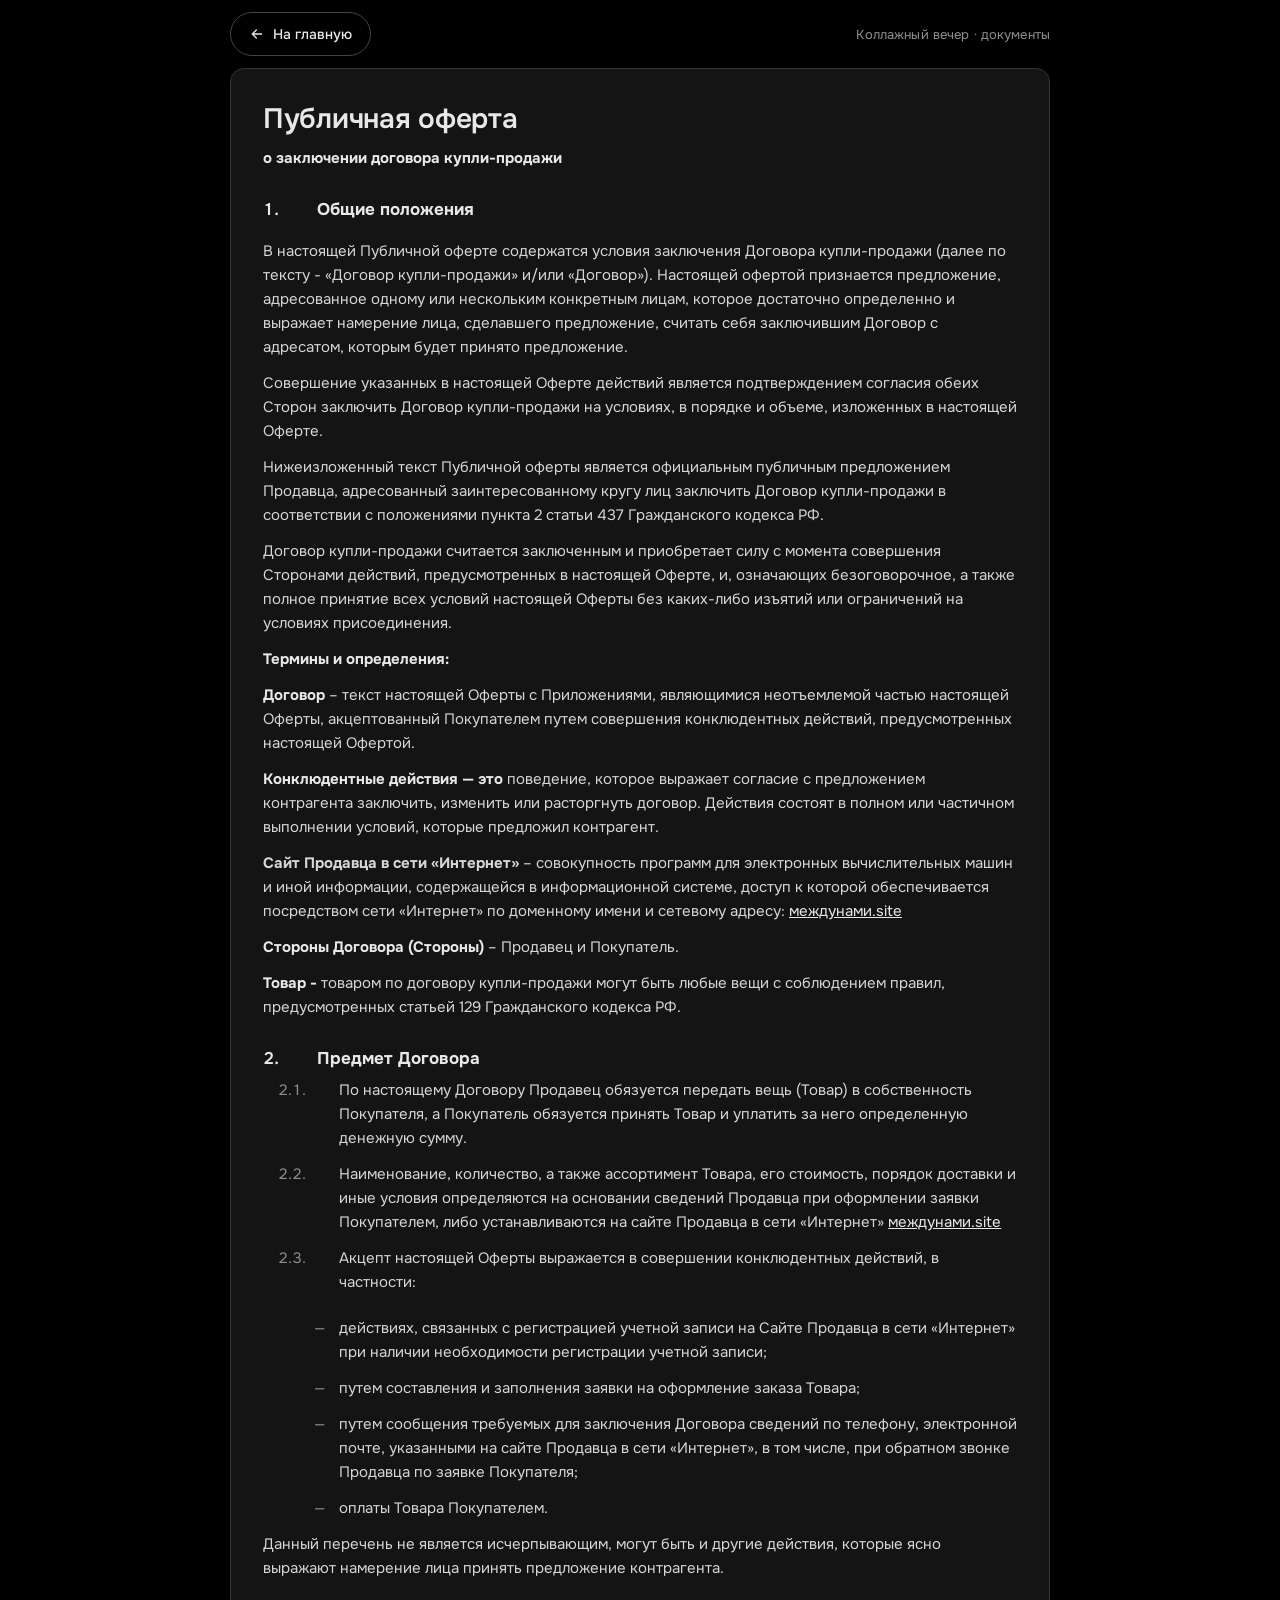
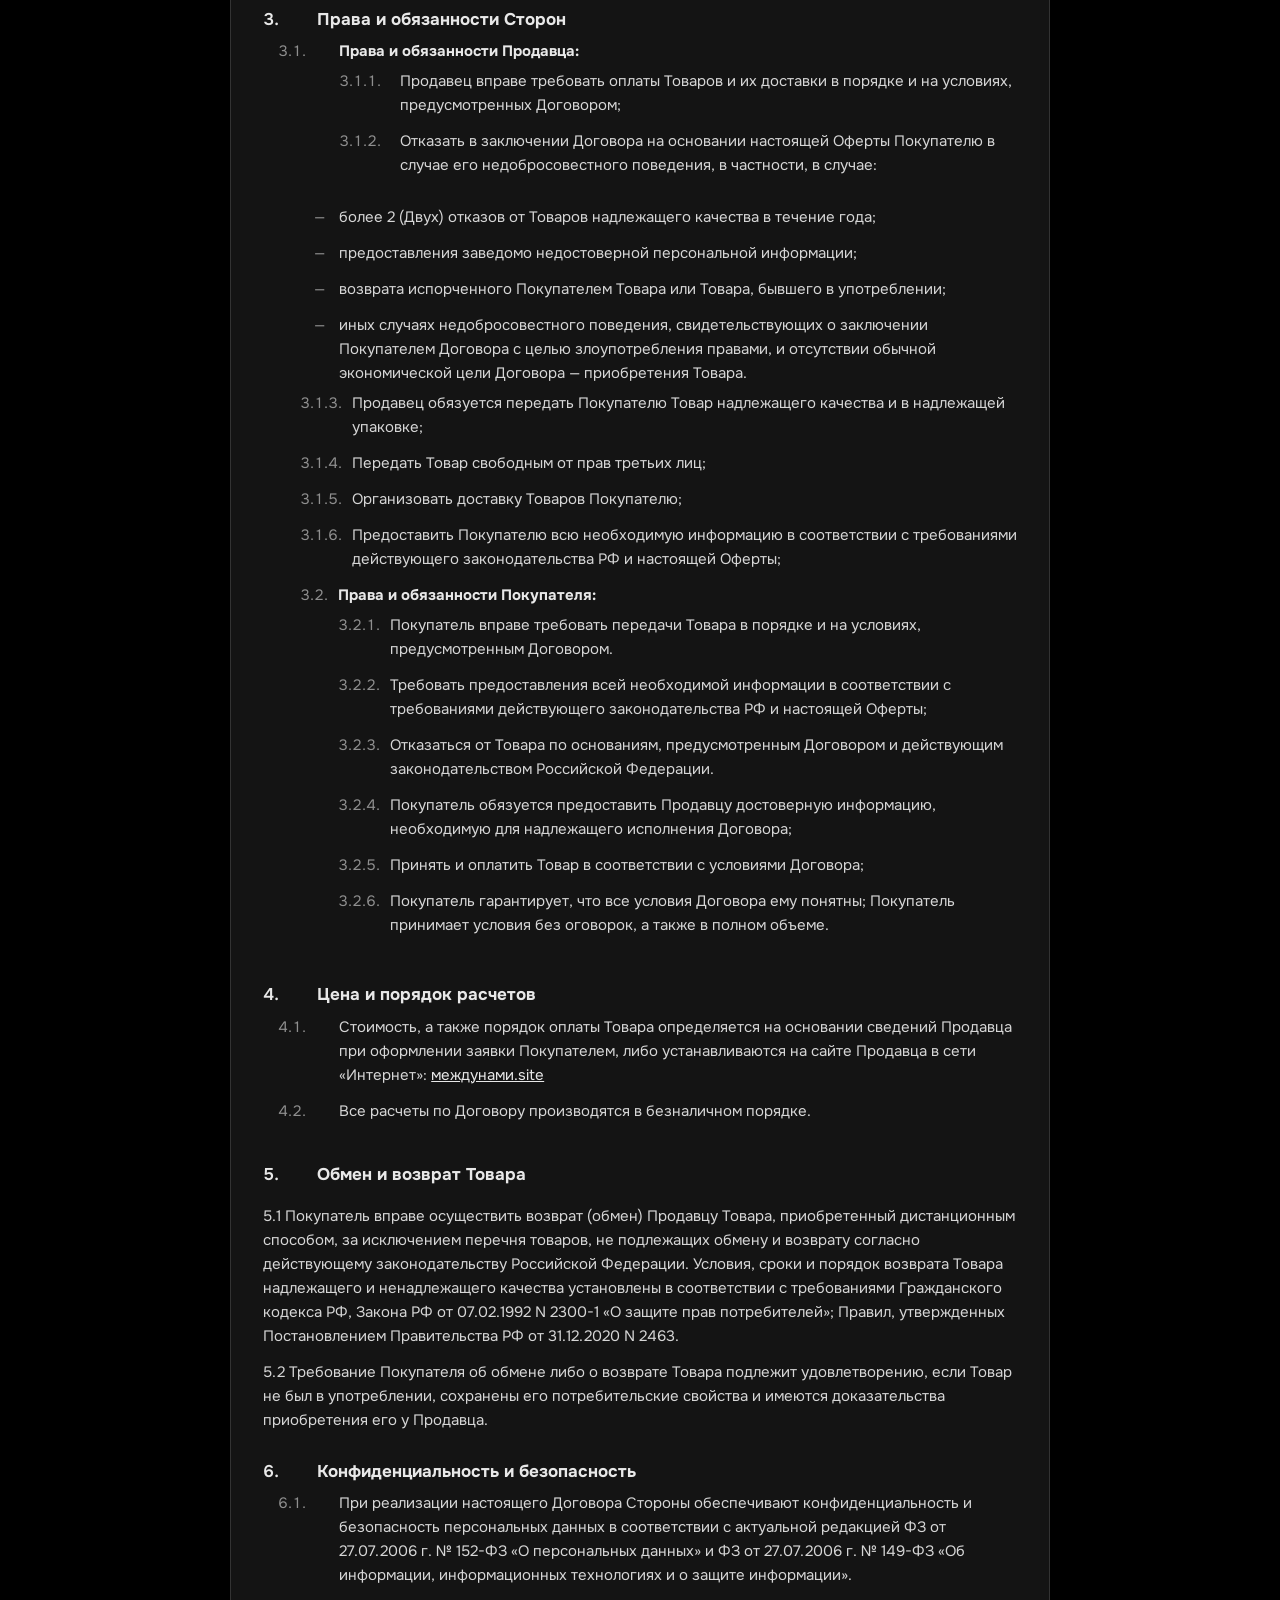
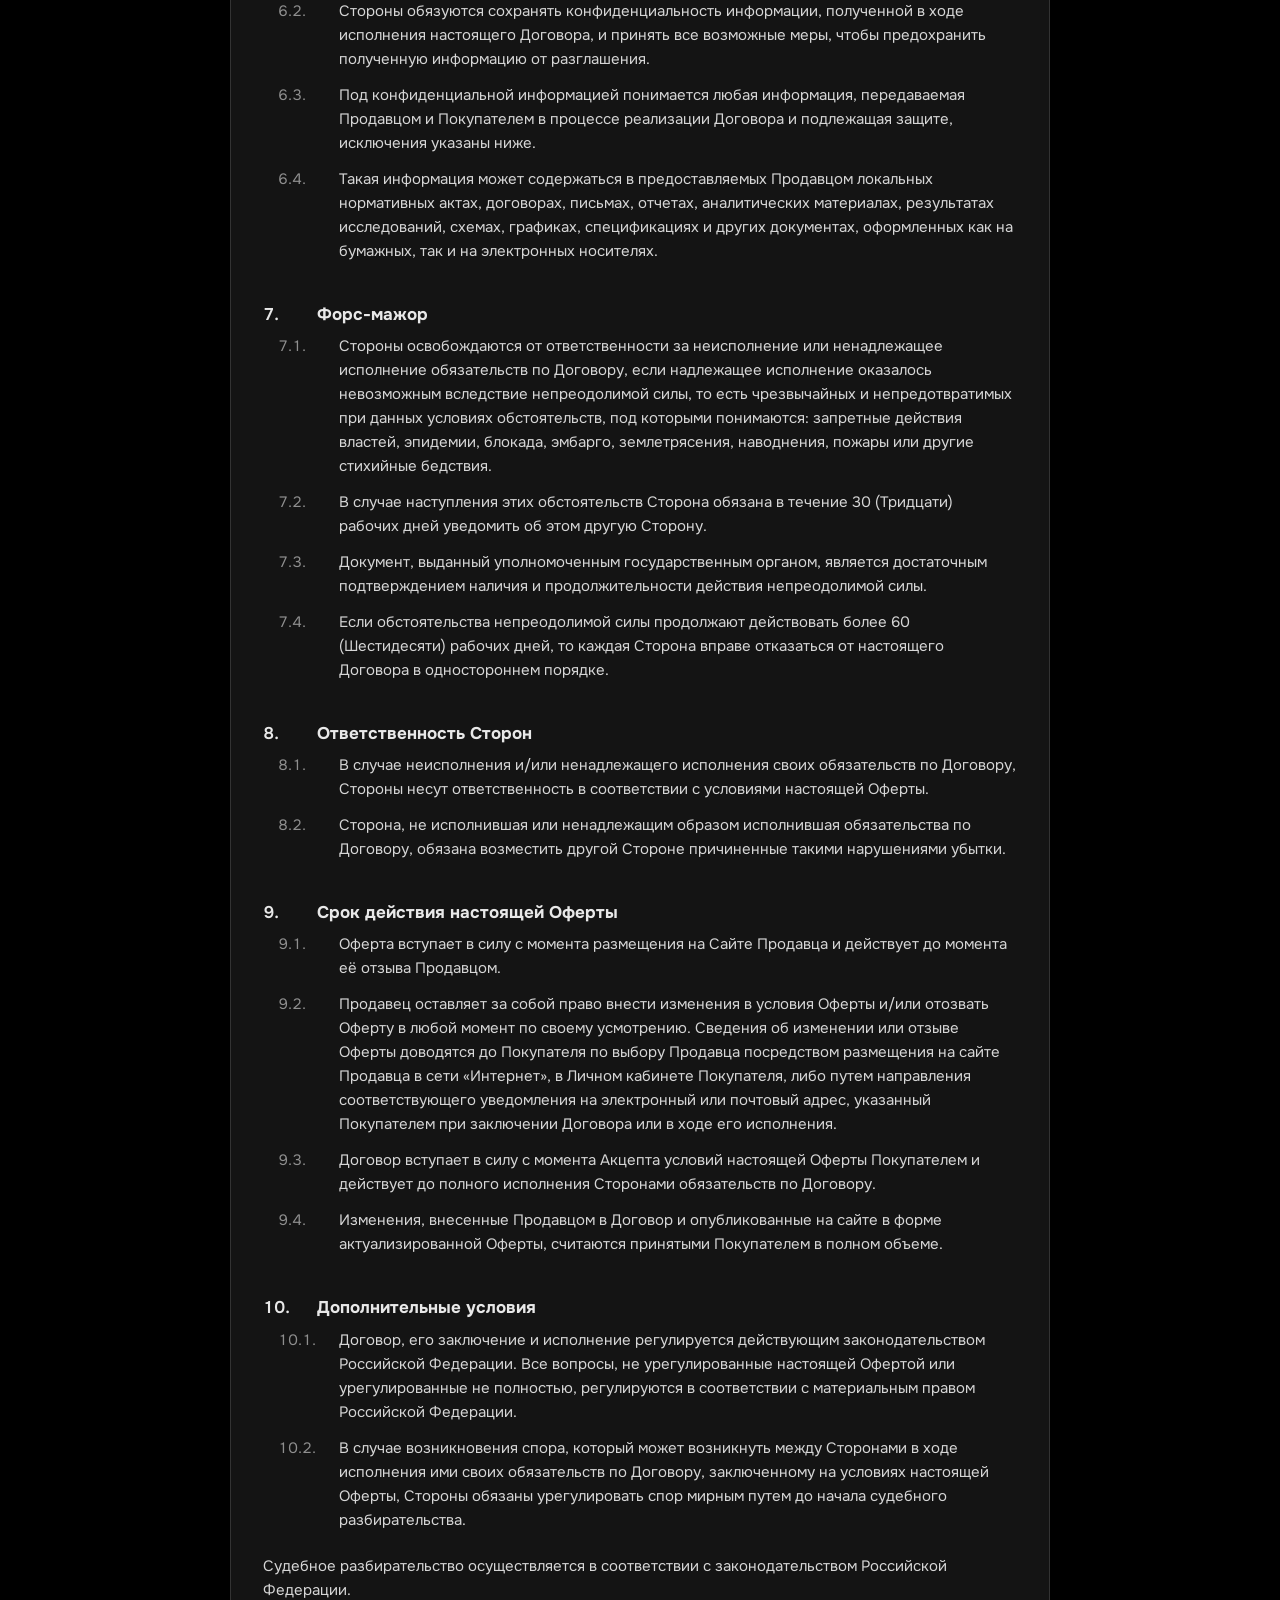
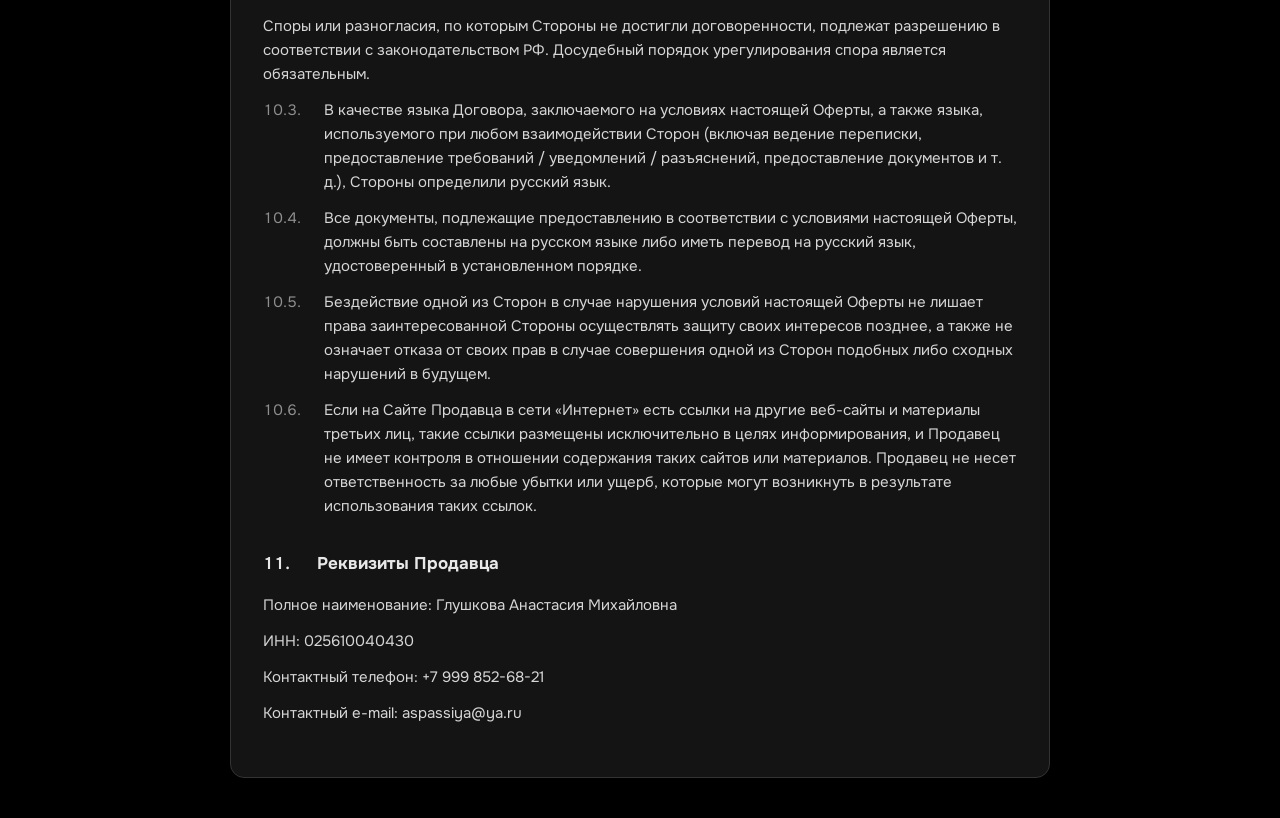
==== commit 69ee9dea: "Оферта: ФИО продавца, без ОГРН; убрать условия возврата за 48 часов Co-Authored-By: Claude Opus 5.5 " ====
--- a/oferta.html
+++ b/oferta.html
@@ -160,9 +160,8 @@
 <div class="it sec"><span class="n">11.</span><div class="c"><p><strong>Реквизиты Продавца<br>
 </strong></p></div></div>
 
-<p>Полное наименование: [ФИО полностью]</p>
+<p>Полное наименование: Глушкова Анастасия Михайловна</p>
 <p>ИНН: 025610040430</p>
-<p>ОГРН/ОГРНИП: [не требуется для самозанятых — уточнить]</p>
 <p>Контактный телефон: +7 999 852-68-21</p>
 <p>Контактный e-mail: aspassiya@ya.ru</p>
 
